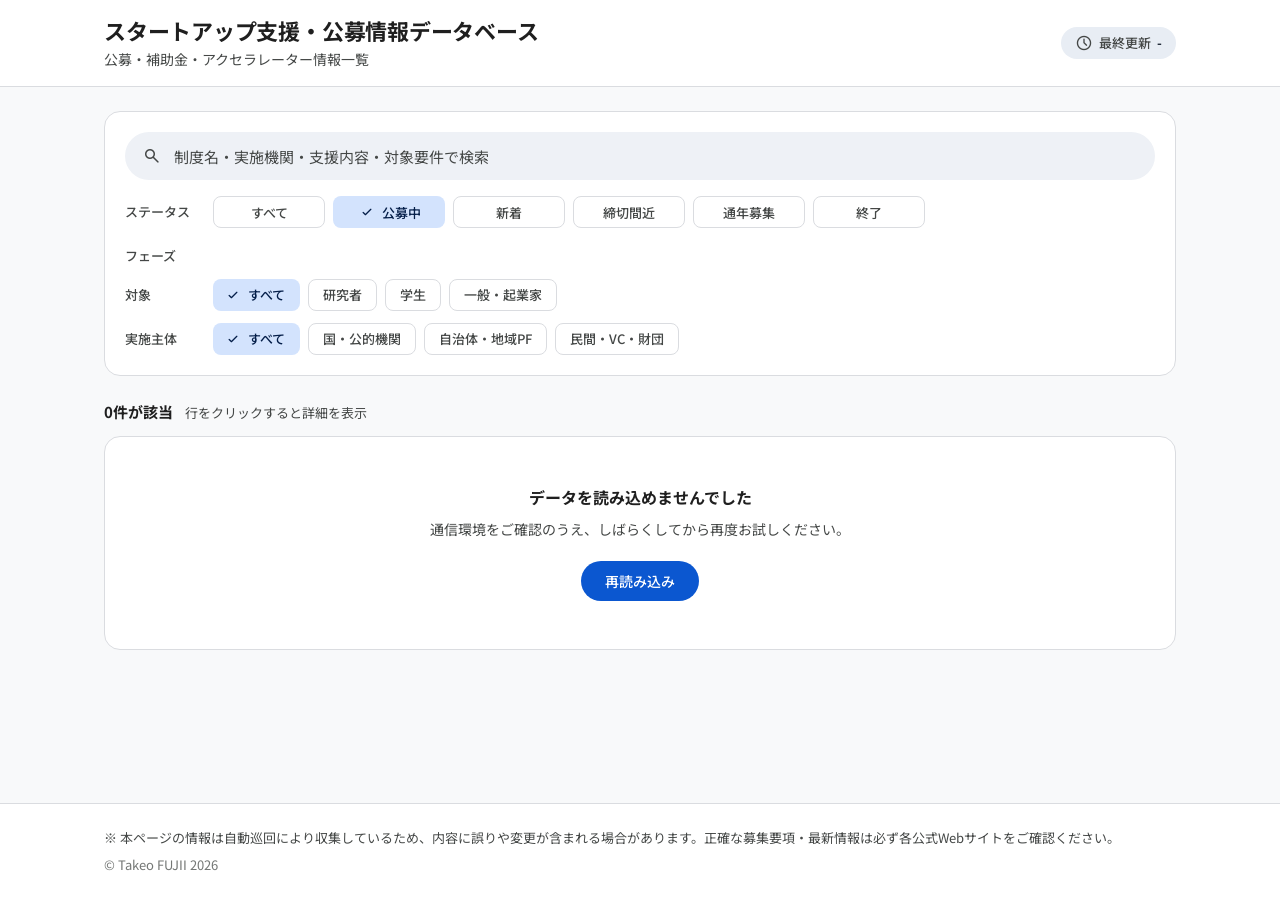
==== docs/index.html @ 67c33188 "Unify status filter button sizes across active and inactive states" ====
<!DOCTYPE html>
<html lang="ja">
<head>
  <meta charset="UTF-8">
  <meta name="viewport" content="width=device-width, initial-scale=1.0">
  <!-- [EDIT] サイトタイトルを変更してください -->
  <title>スタートアップ支援・公募情報データベース</title>
  <!-- [EDIT] サイトの説明文（検索エンジン・SNS共有用）を変更してください -->
  <meta name="description" content="起業準備から資金調達・成長フェーズまで、公募・補助金・アクセラレーター情報を整理して掲載しています。">
  <link rel="preconnect" href="https://fonts.googleapis.com">
  <link rel="preconnect" href="https://fonts.gstatic.com" crossorigin>
  <link href="https://fonts.googleapis.com/css2?family=Noto+Sans+JP:wght@400;500;700&display=swap" rel="stylesheet">
  <link href="https://fonts.googleapis.com/css2?family=Material+Symbols+Rounded:opsz,wght,FILL,GRAD@20,400,0,0" rel="stylesheet">
  <link rel="stylesheet" href="./styles.css?v=9">
</head>
<body>
  <!-- M3 Top App Bar -->
  <header class="site-header">
    <div class="container header-inner">
      <div class="site-brand">
        <!-- [EDIT] サイトのメインタイトルを変更してください -->
        <h1 class="site-title">スタートアップ支援・公募情報データベース</h1>
        <!-- [EDIT] サイトのサブタイトル・概要文を変更してください -->
        <p class="site-subtitle">公募・補助金・アクセラレーター情報一覧</p>
      </div>
      <nav class="header-nav" aria-label="サイト情報">
        <div class="header-meta" aria-live="polite">
          <span class="material-symbols-rounded header-meta-icon" aria-hidden="true">schedule</span>
          <span class="header-meta-label">最終更新</span>
          <time id="lastUpdatedText" class="header-meta-value">-</time>
        </div>
      </nav>
    </div>
  </header>

  <main class="container main-content">
    <!-- サンプルデータ表示時の案内バナー（DATA_ENDPOINT未設定時のみ表示） -->
    <div id="demoBanner" class="notice-banner" hidden>
      <p id="demoBannerText"></p>
    </div>

    <!-- 検索・フィルターエリア -->
    <section class="filter-panel" aria-label="検索と絞り込み">
      <div class="search-row">
        <label for="searchInput" class="sr-only">キーワード検索</label>
        <div class="m3-search-bar">
          <span class="material-symbols-rounded search-leading-icon" aria-hidden="true">search</span>
          <input
            type="search"
            id="searchInput"
            class="search-input"
            placeholder="制度名・実施機関・支援内容・対象要件で検索"
            autocomplete="off"
          >
          <button
            type="button"
            id="clearSearchBtn"
            class="m3-icon-btn clear-search-btn"
            aria-label="検索をクリア"
            hidden
          >
            <span class="material-symbols-rounded" aria-hidden="true">close</span>
          </button>
        </div>
      </div>

      <div class="filter-rows">
        <div class="filter-row">
          <span class="filter-label">ステータス</span>
          <div id="statusFilters" class="chip-row" role="group" aria-label="ステータス絞り込み"></div>
        </div>

        <div class="filter-row">
          <span class="filter-label">フェーズ</span>
          <div id="phaseFilters" class="chip-row" role="group" aria-label="フェーズ絞り込み"></div>
        </div>

        <div id="phaseGuideBar" class="phase-guide-bar" hidden>
          <span id="phaseGuideTitle" class="phase-guide-title"></span>
          <span id="phaseGuideDesc" class="phase-guide-desc"></span>
        </div>

        <div class="filter-row">
          <span class="filter-label">対象</span>
          <div id="targetFilters" class="chip-row" role="group" aria-label="対象要件絞り込み"></div>
        </div>

        <div class="filter-row">
          <span class="filter-label">実施主体</span>
          <div id="providerFilters" class="chip-row" role="group" aria-label="実施主体絞り込み"></div>
        </div>
      </div>
    </section>

    <!-- データ表示エリア -->
    <section class="results-section" aria-label="公募プログラム一覧">
      <div class="results-toolbar">
        <div class="results-summary">
          <strong id="resultsCount" class="results-count">0件が該当</strong>
          <span class="results-hint">行をクリックすると詳細を表示</span>
        </div>
        <button type="button" id="resetFiltersBtn" class="m3-text-btn" hidden>
          <span class="material-symbols-rounded btn-icon" aria-hidden="true">filter_list_off</span>
          <span>条件をリセット</span>
        </button>
      </div>

      <!-- M3 Outlined Card 一覧テーブル／リスト -->
      <div id="dataTableWrap" class="data-table-wrap">
        <div class="list-header" aria-hidden="true">
          <span>ステータス</span>
          <span>公募・制度名</span>
          <span>支援金額・期間</span>
          <span>応募締切</span>
          <span>対象要件</span>
        </div>

        <!-- ローディングスケルトン -->
        <div id="loadingState" class="list-body" aria-busy="true" aria-label="読み込み中">
          <div class="skeleton-row"><span class="skel skel-badge"></span><span class="skel skel-title"></span><span class="skel skel-meta"></span><span class="skel skel-date"></span><span class="skel skel-tags"></span></div>
          <div class="skeleton-row"><span class="skel skel-badge"></span><span class="skel skel-title"></span><span class="skel skel-meta"></span><span class="skel skel-date"></span><span class="skel skel-tags"></span></div>
          <div class="skeleton-row"><span class="skel skel-badge"></span><span class="skel skel-title"></span><span class="skel skel-meta"></span><span class="skel skel-date"></span><span class="skel skel-tags"></span></div>
          <div class="skeleton-row"><span class="skel skel-badge"></span><span class="skel skel-title"></span><span class="skel skel-meta"></span><span class="skel skel-date"></span><span class="skel skel-tags"></span></div>
          <div class="skeleton-row"><span class="skel skel-badge"></span><span class="skel skel-title"></span><span class="skel skel-meta"></span><span class="skel skel-date"></span><span class="skel skel-tags"></span></div>
          <div class="skeleton-row"><span class="skel skel-badge"></span><span class="skel skel-title"></span><span class="skel skel-meta"></span><span class="skel skel-date"></span><span class="skel skel-tags"></span></div>
        </div>

        <!-- データ行コンテナ -->
        <div id="cardsContainer" class="list-body" role="list" hidden></div>
      </div>

      <!-- エラー表示 -->
      <div id="errorState" class="state-box" hidden>
        <p class="state-title">データを読み込めませんでした</p>
        <p id="errorMessage" class="state-desc"></p>
        <button type="button" id="retryBtn" class="m3-filled-btn">再読み込み</button>
      </div>

      <!-- 空状態表示 -->
      <div id="emptyState" class="state-box" hidden>
        <p class="state-title">条件に一致するプログラムが見つかりません</p>
        <p class="state-desc">検索キーワードやフィルター条件を変更してお試しください。</p>
        <button type="button" id="emptyResetBtn" class="m3-outlined-btn">絞り込みを解除</button>
      </div>
    </section>
  </main>

  <!-- M3 Modal Side Sheet -->
  <div id="detailDrawerOverlay" class="drawer-overlay" hidden>
    <aside
      id="detailDrawer"
      class="detail-drawer"
      role="dialog"
      aria-modal="true"
      aria-labelledby="drawerTitle"
    >
      <div class="drawer-header">
        <div id="drawerBadges" class="drawer-badges"></div>
        <button type="button" id="drawerCloseBtn" class="m3-icon-btn drawer-close-btn" aria-label="閉じる">
          <span class="material-symbols-rounded" aria-hidden="true">close</span>
        </button>
      </div>

      <div class="drawer-body">
        <h2 id="drawerTitle" class="drawer-title"></h2>
        <p id="drawerOrg" class="drawer-org"></p>

        <dl class="drawer-specs">
          <div class="drawer-spec-row">
            <dt>支援金額・規模</dt>
            <dd id="drawerAmount">-</dd>
          </div>
          <div class="drawer-spec-row">
            <dt>応募締切</dt>
            <dd id="drawerDeadline">-</dd>
          </div>
          <div class="drawer-spec-row">
            <dt>対象要件</dt>
            <dd id="drawerTargets">-</dd>
          </div>
          <div class="drawer-spec-row">
            <dt>創業フェーズ</dt>
            <dd id="drawerPhase">-</dd>
          </div>
          <div class="drawer-spec-row">
            <dt>実施主体</dt>
            <dd id="drawerProvider">-</dd>
          </div>
          <div class="drawer-spec-row">
            <dt>情報更新日</dt>
            <dd id="drawerUpdatedAt">-</dd>
          </div>
        </dl>

        <div id="drawerSummaryWrap" class="drawer-summary-section">
          <h3 class="drawer-section-heading">概要・特記事項</h3>
          <p id="drawerSummary" class="drawer-summary"></p>
        </div>
      </div>

      <div class="drawer-footer">
        <a
          id="drawerLink"
          class="m3-filled-btn drawer-link-btn"
          href="#"
          target="_blank"
          rel="noopener noreferrer"
        >
          <span>公式ページを開く</span>
          <span class="material-symbols-rounded btn-icon" aria-hidden="true">open_in_new</span>
        </a>
        <button type="button" id="drawerFooterCloseBtn" class="m3-outlined-btn">閉じる</button>
      </div>
    </aside>
  </div>

  <footer class="site-footer">
    <div class="container footer-inner">
      <!-- [EDIT] フッターの注記を変更してください -->
      <p class="footer-note">※ 本ページの情報は自動巡回により収集しているため、内容に誤りや変更が含まれる場合があります。正確な募集要項・最新情報は必ず各公式Webサイトをご確認ください。</p>
      <!-- [EDIT] 運営者名・著作権表記を変更してください -->
      <p class="footer-copy">&copy; Takeo FUJII 2026</p>
    </div>
  </footer>

  <script src="./app.js?v=9" defer></script>
</body>
</html>
---- docs/styles.css ----
:root {
  /* Material Design 3 Color Tokens */
  --md-sys-color-background: #F8F9FA;
  --md-sys-color-surface: #FFFFFF;
  --md-sys-color-surface-container-low: #F3F5F8;
  --md-sys-color-surface-container: #EEF1F6;
  --md-sys-color-surface-container-high: #E7ECF3;
  --md-sys-color-primary: #0B57D0;
  --md-sys-color-on-primary: #FFFFFF;
  --md-sys-color-primary-container: #D3E3FD;
  --md-sys-color-on-primary-container: #041E49;
  --md-sys-color-secondary-container: #E8EDF4;
  --md-sys-color-on-secondary-container: #1F2937;
  --md-sys-color-on-surface: #1F1F1F;
  --md-sys-color-on-surface-variant: #444746;
  --md-sys-color-outline: #747775;
  --md-sys-color-outline-variant: #DADCE0;

  /* M3 State Layers */
  --md-sys-state-hover-primary: rgba(11, 87, 208, 0.05);
  --md-sys-state-hover-surface: rgba(31, 31, 31, 0.06);

  /* Semantic Status Tokens */
  --status-open-bg: #E6F4EA;
  --status-open-ink: #137333;
  --status-closing-bg: #FFF7ED;
  --status-closing-ink: #C2410C;
  --status-closing-border: #FED7AA;
  --status-new-bg: #FCE8E6;
  --status-new-ink: #C5221F;
  --status-new-border: #F28B82;
  --status-always-bg: var(--md-sys-color-primary-container);
  --status-always-ink: var(--md-sys-color-on-primary-container);
  --status-closed-bg: #F1F3F4;
  --status-closed-ink: #5F6368;

  /* M3 Elevation */
  --md-sys-elevation-3: 0 8px 24px rgba(0, 0, 0, 0.12);
}

*,
*::before,
*::after {
  box-sizing: border-box;
}

html {
  font-size: 16px;
  -webkit-font-smoothing: antialiased;
}

body {
  margin: 0;
  min-height: 100vh;
  display: flex;
  flex-direction: column;
  background-color: var(--md-sys-color-background);
  color: var(--md-sys-color-on-surface);
  font-family: "Noto Sans JP", "Hiragino Sans", "Hiragino Kaku Gothic ProN", "Yu Gothic UI", "Meiryo", sans-serif;
  font-size: 0.9375rem;
  line-height: 1.6;
}

.sr-only {
  position: absolute;
  width: 1px;
  height: 1px;
  padding: 0;
  margin: -1px;
  overflow: hidden;
  clip: rect(0, 0, 0, 0);
  white-space: nowrap;
  border: 0;
}

[hidden] {
  display: none !important;
}

.material-symbols-rounded {
  font-family: "Material Symbols Rounded";
  font-weight: normal;
  font-style: normal;
  font-size: 20px;
  line-height: 1;
  letter-spacing: normal;
  text-transform: none;
  display: inline-flex;
  align-items: center;
  justify-content: center;
  white-space: nowrap;
  word-wrap: normal;
  direction: ltr;
  -webkit-font-smoothing: antialiased;
  user-select: none;
}

.container {
  width: 100%;
  max-width: 1120px;
  margin: 0 auto;
  padding: 0 24px;
}

/* Focus Ring */
.m3-icon-btn:focus-visible,
.m3-text-btn:focus-visible,
.m3-filled-btn:focus-visible,
.m3-outlined-btn:focus-visible,
.chip-btn:focus-visible,
.program-row:focus-visible {
  outline: 2px solid var(--md-sys-color-primary);
  outline-offset: 2px;
}

/* M3 Top App Bar */
.site-header {
  background-color: var(--md-sys-color-surface);
  border-bottom: 1px solid var(--md-sys-color-outline-variant);
  padding: 16px 0;
}

.header-inner {
  display: flex;
  flex-wrap: wrap;
  justify-content: space-between;
  align-items: center;
  gap: 12px 24px;
}

.site-title {
  margin: 0;
  font-size: 1.375rem;
  font-weight: 700;
  letter-spacing: -0.01em;
  line-height: 1.35;
  color: var(--md-sys-color-on-surface);
}

.site-subtitle {
  margin: 2px 0 0;
  font-size: 0.875rem;
  font-weight: 400;
  color: var(--md-sys-color-on-surface-variant);
}

.header-meta {
  display: inline-flex;
  align-items: center;
  gap: 6px;
  background-color: var(--md-sys-color-secondary-container);
  color: var(--md-sys-color-on-secondary-container);
  border-radius: 999px;
  padding: 6px 14px;
  font-size: 0.8125rem;
  font-weight: 500;
  white-space: nowrap;
}

.header-meta-icon {
  font-size: 18px;
  color: var(--md-sys-color-on-surface-variant);
}

.header-meta-label {
  color: var(--md-sys-color-on-surface-variant);
}

.header-meta-value {
  font-weight: 700;
  color: var(--md-sys-color-on-secondary-container);
}

/* Main */
.main-content {
  flex: 1;
  padding-top: 24px;
  padding-bottom: 56px;
}

/* Notice banner */
.notice-banner {
  background-color: var(--md-sys-color-primary-container);
  color: var(--md-sys-color-on-primary-container);
  border-radius: 12px;
  padding: 12px 16px;
  margin-bottom: 20px;
  font-size: 0.875rem;
  font-weight: 500;
}

.notice-banner p {
  margin: 0;
}

/* Filter Panel (M3 Outlined Card) */
.filter-panel {
  background-color: var(--md-sys-color-surface);
  border: 1px solid var(--md-sys-color-outline-variant);
  border-radius: 16px;
  padding: 20px;
  margin-bottom: 24px;
  display: flex;
  flex-direction: column;
  gap: 16px;
}

/* M3 Search Bar */
.m3-search-bar {
  display: flex;
  align-items: center;
  gap: 10px;
  height: 48px;
  padding: 0 12px 0 16px;
  background-color: var(--md-sys-color-surface-container);
  border-radius: 28px;
  border: 1px solid transparent;
  transition: background-color 0.15s ease, border-color 0.15s ease;
}

.m3-search-bar:focus-within {
  background-color: var(--md-sys-color-surface);
  border-color: var(--md-sys-color-primary);
}

.search-leading-icon {
  color: var(--md-sys-color-on-surface-variant);
  font-size: 20px;
  flex-shrink: 0;
}

.search-input {
  flex: 1;
  min-width: 0;
  height: 100%;
  border: none;
  background: transparent;
  font-family: inherit;
  font-size: 0.9375rem;
  color: var(--md-sys-color-on-surface);
}

.search-input::placeholder {
  color: var(--md-sys-color-on-surface-variant);
}

.search-input:focus {
  outline: none;
}

.search-input::-webkit-search-cancel-button {
  -webkit-appearance: none;
}

.m3-icon-btn {
  appearance: none;
  display: inline-flex;
  align-items: center;
  justify-content: center;
  width: 36px;
  height: 36px;
  border-radius: 50%;
  border: none;
  background: transparent;
  color: var(--md-sys-color-on-surface-variant);
  cursor: pointer;
  flex-shrink: 0;
  transition: background-color 0.15s ease, color 0.15s ease;
}

.m3-icon-btn:hover {
  background-color: var(--md-sys-state-hover-surface);
  color: var(--md-sys-color-on-surface);
}

/* Filter Rows & M3 Filter Chips */
.filter-rows {
  display: flex;
  flex-direction: column;
  gap: 12px;
}

.filter-row {
  display: flex;
  align-items: flex-start;
  gap: 12px;
}

.filter-label {
  flex: 0 0 76px;
  font-size: 0.8125rem;
  font-weight: 500;
  color: var(--md-sys-color-on-surface-variant);
  padding-top: 6px;
}

.chip-row {
  display: flex;
  flex-wrap: wrap;
  gap: 8px;
  flex: 1;
}

.chip-btn {
  appearance: none;
  display: inline-flex;
  align-items: center;
  gap: 6px;
  height: 32px;
  padding: 0 14px;
  font-family: inherit;
  font-size: 0.8125rem;
  font-weight: 500;
  color: var(--md-sys-color-on-surface-variant);
  background-color: var(--md-sys-color-surface);
  border: 1px solid var(--md-sys-color-outline-variant);
  border-radius: 8px;
  cursor: pointer;
  transition: background-color 0.15s ease, border-color 0.15s ease, color 0.15s ease;
}

.chip-btn:hover {
  background-color: var(--md-sys-color-surface-container-low);
  color: var(--md-sys-color-on-surface);
}

.chip-btn.is-active {
  background-color: var(--md-sys-color-primary-container);
  border-color: transparent;
  color: var(--md-sys-color-on-primary-container);
  padding-left: 10px;
}

.chip-btn.is-active:hover {
  background-color: #C2D7FC;
}

#statusFilters .chip-btn {
  width: 112px;
  height: 32px;
  justify-content: center;
  padding: 0 8px;
  white-space: nowrap;
  flex-shrink: 0;
}

#statusFilters .chip-btn.is-active {
  padding: 0 8px;
}

.chip-check {
  font-size: 18px;
  color: var(--md-sys-color-on-primary-container);
}

.chip-count {
  font-size: 0.75rem;
  font-weight: 700;
  opacity: 0.8;
}

.phase-guide-bar {
  margin-left: 88px;
  background-color: var(--md-sys-color-surface-container-low);
  border-radius: 8px;
  padding: 10px 14px;
  font-size: 0.8125rem;
  display: flex;
  flex-wrap: wrap;
  align-items: baseline;
  gap: 4px 12px;
}

.phase-guide-title {
  font-weight: 700;
  color: var(--md-sys-color-primary);
}

.phase-guide-desc {
  color: var(--md-sys-color-on-surface-variant);
}

/* Results Toolbar */
.results-toolbar {
  display: flex;
  align-items: center;
  justify-content: space-between;
  gap: 12px;
  margin-bottom: 12px;
}

.results-summary {
  display: flex;
  flex-wrap: wrap;
  align-items: baseline;
  gap: 4px 12px;
}

.results-count {
  font-size: 0.9375rem;
  font-weight: 700;
  color: var(--md-sys-color-on-surface);
}

.results-hint {
  font-size: 0.8125rem;
  color: var(--md-sys-color-on-surface-variant);
}

.m3-text-btn {
  appearance: none;
  display: inline-flex;
  align-items: center;
  gap: 6px;
  height: 36px;
  padding: 0 12px;
  border-radius: 20px;
  border: none;
  background: transparent;
  font-family: inherit;
  font-size: 0.8125rem;
  font-weight: 500;
  color: var(--md-sys-color-primary);
  cursor: pointer;
  transition: background-color 0.15s ease;
}

.m3-text-btn:hover {
  background-color: var(--md-sys-state-hover-primary);
}

.btn-icon {
  font-size: 18px;
}

/* M3 Outlined Card Data List */
.data-table-wrap {
  background-color: var(--md-sys-color-surface);
  border: 1px solid var(--md-sys-color-outline-variant);
  border-radius: 16px;
  overflow: hidden;
}

.list-header {
  display: grid;
  grid-template-columns: 112px minmax(240px, 1.8fr) minmax(140px, 1fr) 128px minmax(140px, 0.9fr);
  gap: 16px;
  align-items: center;
  padding: 12px 20px;
  background-color: var(--md-sys-color-surface-container-low);
  border-bottom: 1px solid var(--md-sys-color-outline-variant);
  font-size: 0.75rem;
  font-weight: 700;
  color: var(--md-sys-color-on-surface-variant);
}

.list-body {
  display: flex;
  flex-direction: column;
}

.program-row {
  display: grid;
  grid-template-columns: 112px minmax(240px, 1.8fr) minmax(140px, 1fr) 128px minmax(140px, 0.9fr);
  gap: 16px;
  align-items: center;
  padding: 16px 20px;
  border-bottom: 1px solid var(--md-sys-color-outline-variant);
  cursor: pointer;
  transition: background-color 0.15s ease;
}

.program-row:last-child {
  border-bottom: none;
}

.program-row:hover {
  background-color: var(--md-sys-state-hover-primary);
}

.program-row.is-selected {
  background-color: rgba(11, 87, 208, 0.08);
}

.col-status {
  display: flex;
  flex-wrap: wrap;
  gap: 4px;
  align-items: center;
}

.badge {
  display: inline-flex;
  align-items: center;
  gap: 3px;
  font-size: 0.75rem;
  font-weight: 700;
  line-height: 1.25;
  padding: 4px 10px;
  border-radius: 8px;
  white-space: nowrap;
}

.badge-icon {
  font-size: 14px;
}

.badge-open {
  background-color: var(--status-open-bg);
  color: var(--status-open-ink);
}

.badge-closing {
  background-color: var(--status-closing-bg);
  color: var(--status-closing-ink);
  border: 1px solid var(--status-closing-border);
}

.badge-new {
  background-color: var(--status-new-bg);
  color: var(--status-new-ink);
  border: 1px solid var(--status-new-border);
}

.badge-always {
  background-color: var(--status-always-bg);
  color: var(--status-always-ink);
}

.badge-closed {
  background-color: var(--status-closed-bg);
  color: var(--status-closed-ink);
}

.badge-phase {
  background-color: var(--md-sys-color-surface-container);
  color: var(--md-sys-color-on-surface-variant);
}

.badge-provider {
  background-color: var(--md-sys-color-secondary-container);
  color: var(--md-sys-color-on-secondary-container);
}

.col-main {
  min-width: 0;
}

.row-title {
  margin: 0;
  font-size: 0.9375rem;
  font-weight: 700;
  line-height: 1.45;
  color: var(--md-sys-color-on-surface);
}

.row-subline {
  margin-top: 3px;
  display: flex;
  flex-wrap: wrap;
  align-items: center;
  gap: 4px 6px;
  font-size: 0.8125rem;
  color: var(--md-sys-color-on-surface-variant);
}

.row-sep {
  opacity: 0.5;
}

.col-amount,
.col-deadline {
  font-size: 0.875rem;
  color: var(--md-sys-color-on-surface);
  word-break: break-word;
}

.col-deadline.is-urgent {
  font-weight: 700;
  color: var(--status-closing-ink);
}

.col-label-mobile {
  display: none;
  font-size: 0.75rem;
  font-weight: 500;
  color: var(--md-sys-color-on-surface-variant);
  margin-right: 6px;
}

.col-targets {
  display: flex;
  flex-wrap: wrap;
  gap: 6px;
}

.target-tag {
  display: inline-block;
  font-size: 0.75rem;
  font-weight: 500;
  padding: 3px 8px;
  border-radius: 6px;
  background-color: var(--md-sys-color-surface-container-low);
  color: var(--md-sys-color-on-surface-variant);
}

/* Loading Skeleton */
.skeleton-row {
  display: grid;
  grid-template-columns: 112px minmax(240px, 1.8fr) minmax(140px, 1fr) 128px minmax(140px, 0.9fr);
  gap: 16px;
  align-items: center;
  padding: 18px 20px;
  border-bottom: 1px solid var(--md-sys-color-outline-variant);
}

.skeleton-row:last-child {
  border-bottom: none;
}

.skel {
  display: block;
  height: 16px;
  border-radius: 6px;
  background: linear-gradient(90deg, var(--md-sys-color-surface-container-low) 25%, var(--md-sys-color-surface-container-high) 50%, var(--md-sys-color-surface-container-low) 75%);
  background-size: 200% 100%;
  animation: shimmer 1.4s infinite linear;
}

.skel-badge { width: 72px; height: 24px; border-radius: 8px; }
.skel-title { width: 82%; height: 20px; }
.skel-meta { width: 70%; }
.skel-date { width: 88px; }
.skel-tags { width: 96px; height: 22px; }

@keyframes shimmer {
  0% { background-position: 200% 0; }
  100% { background-position: -200% 0; }
}

/* Error & Empty State Boxes (M3 Outlined Card) */
.state-box {
  background-color: var(--md-sys-color-surface);
  border: 1px solid var(--md-sys-color-outline-variant);
  border-radius: 16px;
  padding: 48px 24px;
  text-align: center;
}

.state-title {
  margin: 0;
  font-size: 1rem;
  font-weight: 700;
  color: var(--md-sys-color-on-surface);
}

.state-desc {
  margin: 8px 0 20px;
  font-size: 0.875rem;
  color: var(--md-sys-color-on-surface-variant);
}

/* M3 Buttons */
.m3-filled-btn,
.m3-outlined-btn {
  appearance: none;
  display: inline-flex;
  align-items: center;
  justify-content: center;
  gap: 8px;
  height: 40px;
  padding: 0 24px;
  border-radius: 20px;
  font-family: inherit;
  font-size: 0.875rem;
  font-weight: 500;
  text-decoration: none;
  cursor: pointer;
  transition: background-color 0.15s ease, box-shadow 0.15s ease;
}

.m3-filled-btn {
  background-color: var(--md-sys-color-primary);
  color: var(--md-sys-color-on-primary);
  border: none;
}

.m3-filled-btn:hover {
  background-color: #0949B5;
  box-shadow: 0 1px 3px rgba(0, 0, 0, 0.18);
}

.m3-outlined-btn {
  background-color: var(--md-sys-color-surface);
  color: var(--md-sys-color-primary);
  border: 1px solid var(--md-sys-color-outline);
}

.m3-outlined-btn:hover {
  background-color: var(--md-sys-state-hover-primary);
}

/* M3 Modal Side Sheet */
.drawer-overlay {
  position: fixed;
  inset: 0;
  z-index: 100;
  background-color: rgba(0, 0, 0, 0.32);
  display: flex;
  justify-content: flex-end;
}

.detail-drawer {
  width: 100%;
  max-width: 520px;
  height: 100%;
  background-color: var(--md-sys-color-surface);
  border-radius: 16px 0 0 16px;
  box-shadow: var(--md-sys-elevation-3);
  display: flex;
  flex-direction: column;
  overflow: hidden;
}

.drawer-header {
  display: flex;
  align-items: flex-start;
  justify-content: space-between;
  gap: 12px;
  padding: 20px 20px 16px 24px;
  border-bottom: 1px solid var(--md-sys-color-outline-variant);
}

.drawer-badges {
  display: flex;
  flex-wrap: wrap;
  gap: 8px;
  padding-top: 4px;
}

.drawer-body {
  flex: 1;
  overflow-y: auto;
  padding: 24px;
}

.drawer-title {
  margin: 0;
  font-size: 1.25rem;
  font-weight: 700;
  line-height: 1.4;
  color: var(--md-sys-color-on-surface);
}

.drawer-org {
  margin: 6px 0 0;
  font-size: 0.875rem;
  font-weight: 500;
  color: var(--md-sys-color-on-surface-variant);
}

.drawer-specs {
  margin: 24px 0 0;
  border-top: 1px solid var(--md-sys-color-outline-variant);
}

.drawer-spec-row {
  display: grid;
  grid-template-columns: 120px 1fr;
  gap: 12px;
  padding: 12px 0;
  border-bottom: 1px solid var(--md-sys-color-outline-variant);
  font-size: 0.875rem;
}

.drawer-spec-row dt {
  font-weight: 500;
  color: var(--md-sys-color-on-surface-variant);
}

.drawer-spec-row dd {
  margin: 0;
  color: var(--md-sys-color-on-surface);
  word-break: break-word;
}

.drawer-summary-section {
  margin-top: 24px;
}

.drawer-section-heading {
  margin: 0 0 8px;
  font-size: 0.875rem;
  font-weight: 700;
  color: var(--md-sys-color-on-surface);
}

.drawer-summary {
  margin: 0;
  font-size: 0.9375rem;
  line-height: 1.7;
  color: var(--md-sys-color-on-surface-variant);
  white-space: pre-wrap;
}

.drawer-footer {
  padding: 16px 24px;
  border-top: 1px solid var(--md-sys-color-outline-variant);
  background-color: var(--md-sys-color-surface-container-low);
  display: flex;
  flex-wrap: wrap;
  align-items: center;
  gap: 12px;
}

.drawer-link-btn {
  flex: 1;
}

/* Footer */
.site-footer {
  border-top: 1px solid var(--md-sys-color-outline-variant);
  background-color: var(--md-sys-color-surface);
  padding: 24px 0;
}

.footer-inner {
  display: flex;
  flex-direction: column;
  gap: 6px;
}

.footer-note {
  margin: 0;
  font-size: 0.8125rem;
  color: var(--md-sys-color-on-surface-variant);
}

.footer-copy {
  margin: 0;
  font-size: 0.8125rem;
  color: var(--md-sys-color-outline);
}

/* Responsive */
@media (max-width: 900px) {
  .list-header {
    display: none;
  }

  .program-row {
    grid-template-columns: 1fr;
    gap: 10px;
    padding: 16px;
  }

  .col-label-mobile {
    display: inline;
  }

  .skeleton-row {
    grid-template-columns: 1fr;
    gap: 10px;
    padding: 16px;
  }
}

@media (max-width: 640px) {
  .container {
    padding: 0 16px;
  }

  .filter-panel {
    padding: 16px;
  }

  .filter-row {
    flex-direction: column;
    gap: 6px;
  }

  .filter-label {
    flex: none;
    padding-top: 0;
  }

  .phase-guide-bar {
    margin-left: 0;
  }

  .detail-drawer {
    max-width: 100%;
    border-radius: 0;
  }

  .drawer-spec-row {
    grid-template-columns: 1fr;
    gap: 4px;
  }
}
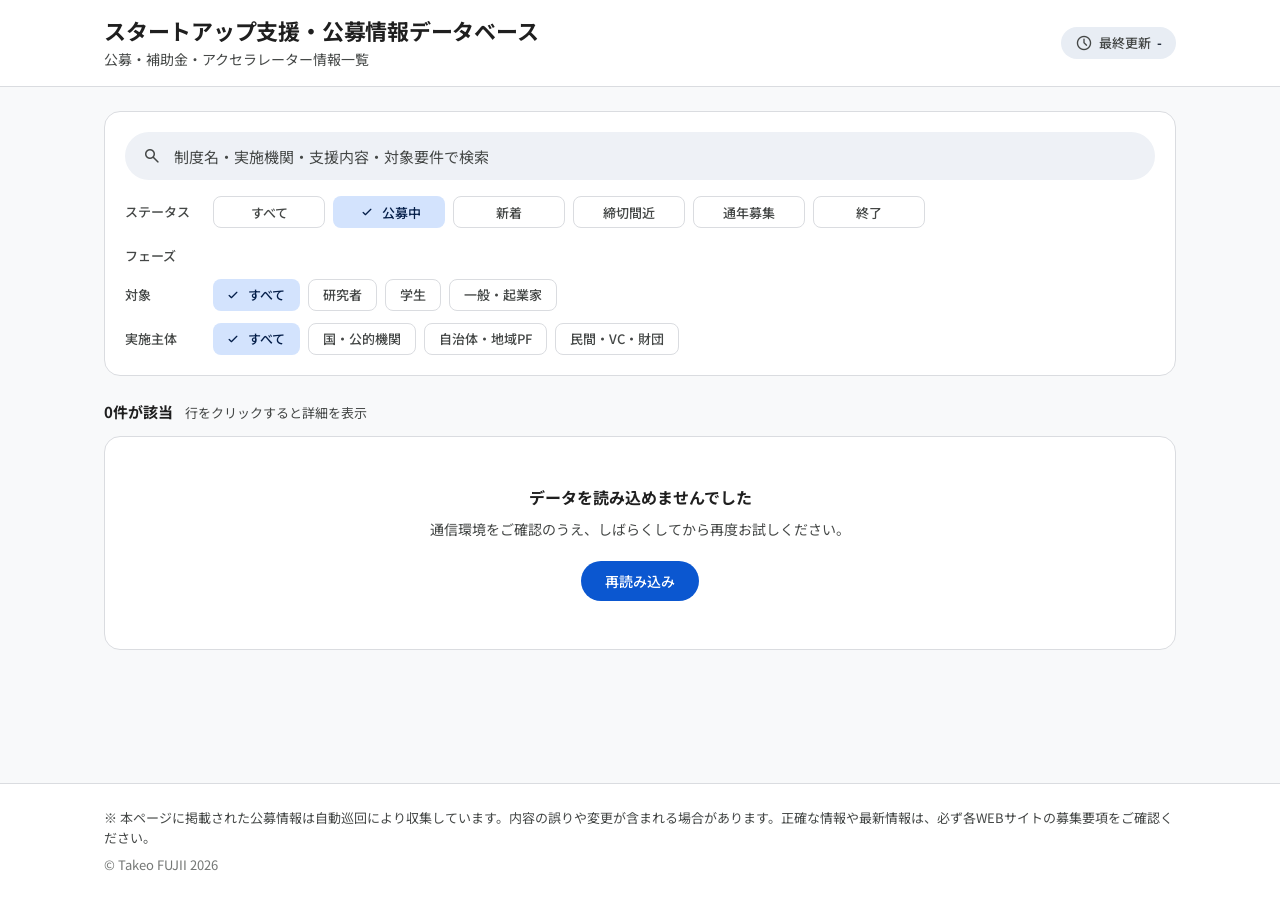
==== commit 6368a262: "Update title and footer note in index.html" ====
--- a/docs/index.html
+++ b/docs/index.html
@@ -4,14 +4,14 @@
   <meta charset="UTF-8">
   <meta name="viewport" content="width=device-width, initial-scale=1.0">
   <!-- [EDIT] サイトタイトルを変更してください -->
-  <title>スタートアップ支援・公募情報データベース</title>
+  <title>大学発スタートアップのための支援プログラム 公募情報データベース</title>
   <!-- [EDIT] サイトの説明文（検索エンジン・SNS共有用）を変更してください -->
   <meta name="description" content="起業準備から資金調達・成長フェーズまで、公募・補助金・アクセラレーター情報を整理して掲載しています。">
   <link rel="preconnect" href="https://fonts.googleapis.com">
   <link rel="preconnect" href="https://fonts.gstatic.com" crossorigin>
   <link href="https://fonts.googleapis.com/css2?family=Noto+Sans+JP:wght@400;500;700&display=swap" rel="stylesheet">
   <link href="https://fonts.googleapis.com/css2?family=Material+Symbols+Rounded:opsz,wght,FILL,GRAD@20,400,0,0" rel="stylesheet">
-  <link rel="stylesheet" href="./styles.css?v=9">
+  <link rel="stylesheet" href="./styles.css?v=11">
 </head>
 <body>
   <!-- M3 Top App Bar -->
@@ -217,12 +217,12 @@
   <footer class="site-footer">
     <div class="container footer-inner">
       <!-- [EDIT] フッターの注記を変更してください -->
-      <p class="footer-note">※ 本ページの情報は自動巡回により収集しているため、内容に誤りや変更が含まれる場合があります。正確な募集要項・最新情報は必ず各公式Webサイトをご確認ください。</p>
+      <p class="footer-note">※ 本ページに掲載された公募情報は自動巡回により収集しています。内容の誤りや変更が含まれる場合があります。正確な情報や最新情報は、必ず各WEBサイトの募集要項をご確認ください。</p>
       <!-- [EDIT] 運営者名・著作権表記を変更してください -->
       <p class="footer-copy">&copy; Takeo FUJII 2026</p>
     </div>
   </footer>
 
-  <script src="./app.js?v=9" defer></script>
+  <script src="./app.js?v=11" defer></script>
 </body>
 </html>
--- a/docs/styles.css
+++ b/docs/styles.css
@@ -497,8 +497,16 @@
   font-weight: 700;
   line-height: 1.25;
   padding: 4px 10px;
+  border: 1px solid transparent;
   border-radius: 8px;
   white-space: nowrap;
+}
+
+.col-status .badge {
+  width: 84px;
+  height: 26px;
+  justify-content: center;
+  padding: 0 6px;
 }
 
 .badge-icon {
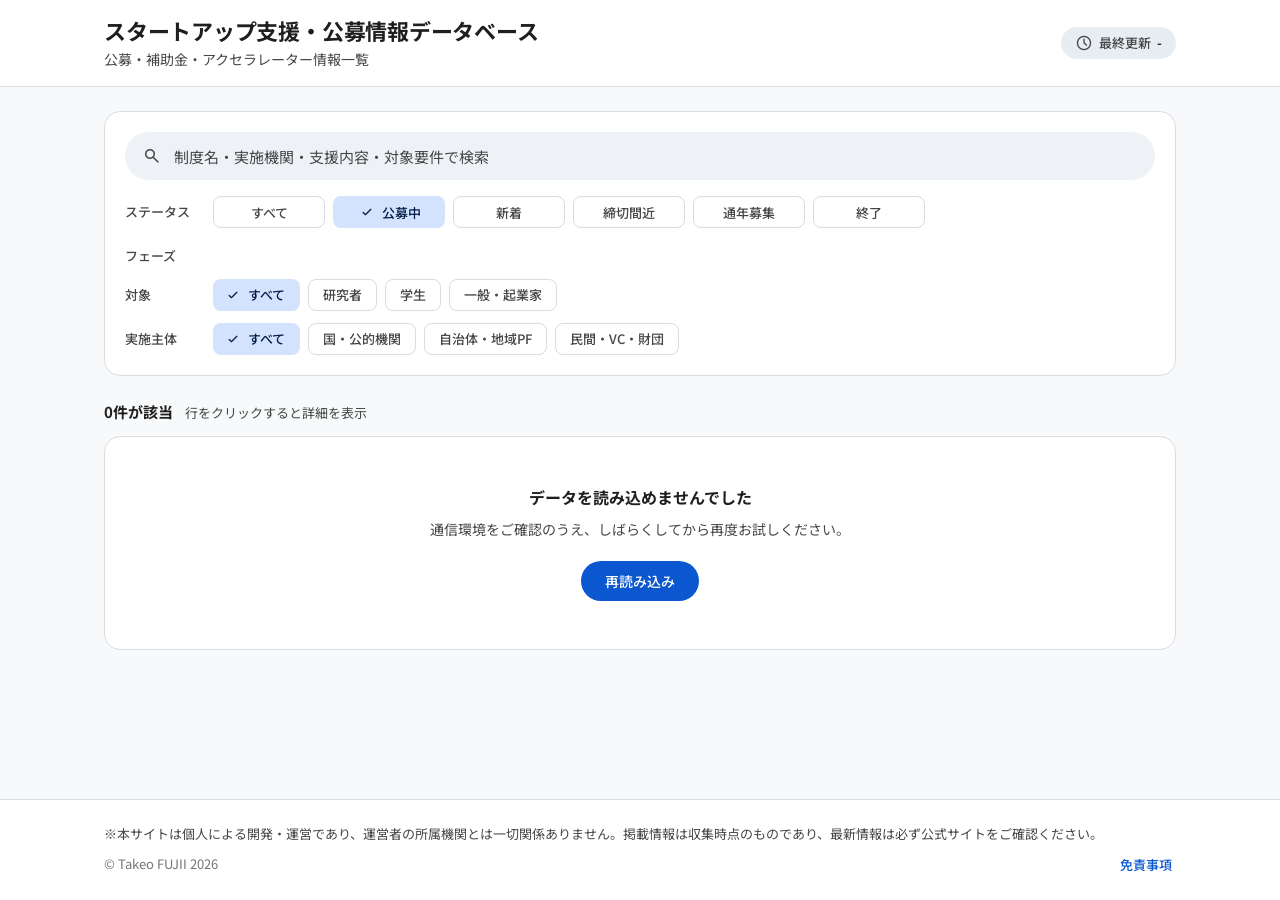
==== commit d88fb592: "Add disclaimer footer, modal dialog, and external-link notice" ====
--- a/docs/index.html
+++ b/docs/index.html
@@ -11,7 +11,7 @@
   <link rel="preconnect" href="https://fonts.gstatic.com" crossorigin>
   <link href="https://fonts.googleapis.com/css2?family=Noto+Sans+JP:wght@400;500;700&display=swap" rel="stylesheet">
   <link href="https://fonts.googleapis.com/css2?family=Material+Symbols+Rounded:opsz,wght,FILL,GRAD@20,400,0,0" rel="stylesheet">
-  <link rel="stylesheet" href="./styles.css?v=11">
+  <link rel="stylesheet" href="./styles.css?v=14">
 </head>
 <body>
   <!-- M3 Top App Bar -->
@@ -37,6 +37,12 @@
     <!-- サンプルデータ表示時の案内バナー（DATA_ENDPOINT未設定時のみ表示） -->
     <div id="demoBanner" class="notice-banner" hidden>
       <p id="demoBannerText"></p>
+    </div>
+
+    <!-- NEWSバナー（本日の新着件数） -->
+    <div id="newsBanner" class="news-banner" aria-live="polite" hidden>
+      <span class="news-badge">NEWS</span>
+      <p id="newsBannerText" class="news-text"></p>
     </div>
 
     <!-- 検索・フィルターエリア -->
@@ -199,30 +205,90 @@
       </div>
 
       <div class="drawer-footer">
-        <a
-          id="drawerLink"
-          class="m3-filled-btn drawer-link-btn"
-          href="#"
-          target="_blank"
-          rel="noopener noreferrer"
-        >
-          <span>公式ページを開く</span>
-          <span class="material-symbols-rounded btn-icon" aria-hidden="true">open_in_new</span>
-        </a>
+        <div class="drawer-cta-wrap">
+          <a
+            id="drawerLink"
+            class="m3-filled-btn drawer-link-btn"
+            href="#"
+            target="_blank"
+            rel="noopener noreferrer"
+          >
+            <span>公式ページを開く</span>
+            <span class="material-symbols-rounded btn-icon" aria-hidden="true">open_in_new</span>
+          </a>
+          <p id="drawerLinkNote" class="drawer-link-note">※申請前に必ず公式サイトおよび所属機関の規則をご確認ください</p>
+        </div>
         <button type="button" id="drawerFooterCloseBtn" class="m3-outlined-btn">閉じる</button>
       </div>
     </aside>
+  </div>
+
+  <!-- 免責事項モーダル -->
+  <div id="disclaimerModalOverlay" class="modal-overlay" hidden>
+    <div
+      id="disclaimerModal"
+      class="modal-dialog"
+      role="dialog"
+      aria-modal="true"
+      aria-labelledby="disclaimerModalTitle"
+    >
+      <div class="modal-header">
+        <h2 id="disclaimerModalTitle" class="modal-title">免責事項</h2>
+        <button type="button" id="disclaimerCloseBtn" class="m3-icon-btn" aria-label="閉じる">
+          <span class="material-symbols-rounded" aria-hidden="true">close</span>
+        </button>
+      </div>
+
+      <div class="modal-body">
+        <section class="modal-section">
+          <h3>1. 運営主体について</h3>
+          <p>本ウェブサイト（以下「当サイト」）は、個人によって開発・運営されているものであり、運営者が所属する機関・団体等とは一切関係ありません。当サイトの内容や運営に関して、運営者の所属機関へのお問い合わせはご遠慮ください。</p>
+        </section>
+
+        <section class="modal-section">
+          <h3>2. 情報の正確性・最新性について</h3>
+          <p>当サイトに掲載されている公募情報・支援制度等のデータは、情報収集時点のものです。公募期間、要件、予算額等の内容は予告なく変更・終了される場合があり、最新かつ完全な情報であることを保証するものではありません。申請や利用を検討される際は、必ず各実施機関の公式ウェブサイトや公募要領等の一次情報をご参照ください。</p>
+        </section>
+
+        <section class="modal-section">
+          <h3>3. 所属機関の規則遵守について</h3>
+          <p>大学や研究機関等に所属されている方が当サイト掲載の制度へ申請・応募される場合は、必ずご自身の所属機関における申請手続き、研究倫理、知的財産、兼業等に関する諸規則に則り、担当部署の確認を得たうえで手続きを行ってください。</p>
+        </section>
+
+        <section class="modal-section">
+          <h3>4. 損害等の責任について</h3>
+          <p>当サイトの情報を利用したこと、または利用できなかったことによって生じたいかなる損害（申請の不備、機会損失、トラブル等を含む）についても、運営者は一切の責任を負いかねます。当サイトの利用は、利用者ご自身の責任において行ってください。</p>
+        </section>
+
+        <section class="modal-section">
+          <h3>5. 外部リンクについて</h3>
+          <p>当サイトからリンクやバナーなどによって他のサイトに移動された場合、移動先サイトで提供される情報、サービス等について運営者は一切の責任を負いません。</p>
+        </section>
+
+        <section class="modal-section">
+          <h3>6. コンテンツの変更・停止について</h3>
+          <p>当サイトの掲載内容や機能は、予告なく変更、追加、削除、または運営を停止する場合があります。あらかじめご了承ください。</p>
+        </section>
+      </div>
+
+      <div class="modal-footer">
+        <button type="button" id="disclaimerFooterCloseBtn" class="m3-outlined-btn">閉じる</button>
+      </div>
+    </div>
   </div>
 
   <footer class="site-footer">
     <div class="container footer-inner">
       <!-- [EDIT] フッターの注記を変更してください -->
-      <p class="footer-note">※ 本ページに掲載された公募情報は自動巡回により収集しています。内容の誤りや変更が含まれる場合があります。正確な情報や最新情報は、必ず各WEBサイトの募集要項をご確認ください。</p>
-      <!-- [EDIT] 運営者名・著作権表記を変更してください -->
-      <p class="footer-copy">&copy; Takeo FUJII 2026</p>
+      <p class="footer-note">※本サイトは個人による開発・運営であり、運営者の所属機関とは一切関係ありません。掲載情報は収集時点のものであり、最新情報は必ず公式サイトをご確認ください。</p>
+      <div class="footer-bottom">
+        <!-- [EDIT] 運営者名・著作権表記を変更してください -->
+        <p class="footer-copy">&copy; Takeo FUJII 2026</p>
+        <button type="button" id="openDisclaimerBtn" class="footer-link-btn">免責事項</button>
+      </div>
     </div>
   </footer>
 
-  <script src="./app.js?v=11" defer></script>
+  <script src="./app.js?v=14" defer></script>
 </body>
 </html>
--- a/docs/styles.css
+++ b/docs/styles.css
@@ -193,6 +193,40 @@
   margin: 0;
 }
 
+/* NEWS Banner */
+.news-banner {
+  display: flex;
+  align-items: center;
+  gap: 12px;
+  padding: 12px 16px;
+  margin-bottom: 16px;
+  background-color: var(--md-sys-color-surface);
+  border: 1px solid var(--md-sys-color-outline-variant);
+  border-radius: 12px;
+}
+
+.news-badge {
+  background-color: var(--md-sys-color-primary-container);
+  color: var(--md-sys-color-on-primary-container);
+  font-size: 0.75rem;
+  font-weight: 700;
+  padding: 3px 10px;
+  border-radius: 6px;
+  letter-spacing: 0.04em;
+  flex-shrink: 0;
+}
+
+.news-text {
+  margin: 0;
+  font-size: 0.875rem;
+  color: var(--md-sys-color-on-surface);
+}
+
+.news-text strong {
+  font-weight: 700;
+  color: var(--md-sys-color-primary);
+}
+
 /* Filter Panel (M3 Outlined Card) */
 .filter-panel {
   background-color: var(--md-sys-color-surface);
@@ -817,12 +851,98 @@
   background-color: var(--md-sys-color-surface-container-low);
   display: flex;
   flex-wrap: wrap;
-  align-items: center;
+  align-items: flex-start;
   gap: 12px;
 }
 
+.drawer-cta-wrap {
+  flex: 1;
+  min-width: 200px;
+  display: flex;
+  flex-direction: column;
+}
+
 .drawer-link-btn {
+  width: 100%;
+}
+
+.drawer-link-note {
+  font-size: 0.75rem;
+  line-height: 1.5;
+  color: var(--md-sys-color-on-surface-variant);
+  margin: 6px 0 0;
+}
+
+/* M3 Modal Dialog (Disclaimer) */
+.modal-overlay {
+  position: fixed;
+  inset: 0;
+  z-index: 110;
+  background-color: rgba(0, 0, 0, 0.32);
+  display: flex;
+  align-items: center;
+  justify-content: center;
+  padding: 16px;
+}
+
+.modal-dialog {
+  width: 100%;
+  max-width: 680px;
+  max-height: calc(100vh - 32px);
+  background-color: var(--md-sys-color-surface);
+  border: 1px solid var(--md-sys-color-outline-variant);
+  border-radius: 16px;
+  box-shadow: var(--md-sys-elevation-3);
+  display: flex;
+  flex-direction: column;
+  overflow: hidden;
+}
+
+.modal-header {
+  display: flex;
+  align-items: center;
+  justify-content: space-between;
+  gap: 12px;
+  padding: 16px 16px 16px 24px;
+  border-bottom: 1px solid var(--md-sys-color-outline-variant);
+}
+
+.modal-title {
+  margin: 0;
+  font-size: 1.125rem;
+  font-weight: 700;
+  color: var(--md-sys-color-on-surface);
+}
+
+.modal-body {
   flex: 1;
+  overflow-y: auto;
+  padding: 20px 24px;
+  display: flex;
+  flex-direction: column;
+  gap: 18px;
+}
+
+.modal-section h3 {
+  margin: 0 0 6px;
+  font-size: 0.9375rem;
+  font-weight: 700;
+  color: var(--md-sys-color-on-surface);
+}
+
+.modal-section p {
+  margin: 0;
+  font-size: 0.875rem;
+  line-height: 1.7;
+  color: var(--md-sys-color-on-surface-variant);
+}
+
+.modal-footer {
+  padding: 14px 24px;
+  border-top: 1px solid var(--md-sys-color-outline-variant);
+  background-color: var(--md-sys-color-surface-container-low);
+  display: flex;
+  justify-content: flex-end;
 }
 
 /* Footer */
@@ -835,19 +955,50 @@
 .footer-inner {
   display: flex;
   flex-direction: column;
-  gap: 6px;
+  gap: 8px;
 }
 
 .footer-note {
   margin: 0;
   font-size: 0.8125rem;
-  color: var(--md-sys-color-on-surface-variant);
+  line-height: 1.6;
+  color: var(--md-sys-color-on-surface-variant);
+}
+
+.footer-bottom {
+  display: flex;
+  flex-wrap: wrap;
+  align-items: center;
+  justify-content: space-between;
+  gap: 8px 16px;
 }
 
 .footer-copy {
   margin: 0;
   font-size: 0.8125rem;
   color: var(--md-sys-color-outline);
+}
+
+.footer-link-btn {
+  appearance: none;
+  background: none;
+  border: none;
+  padding: 2px 4px;
+  font-family: inherit;
+  font-size: 0.8125rem;
+  font-weight: 500;
+  color: var(--md-sys-color-primary);
+  cursor: pointer;
+}
+
+.footer-link-btn:hover {
+  text-decoration: underline;
+}
+
+.footer-link-btn:focus-visible {
+  outline: 2px solid var(--md-sys-color-primary);
+  outline-offset: 2px;
+  border-radius: 4px;
 }
 
 /* Responsive */
